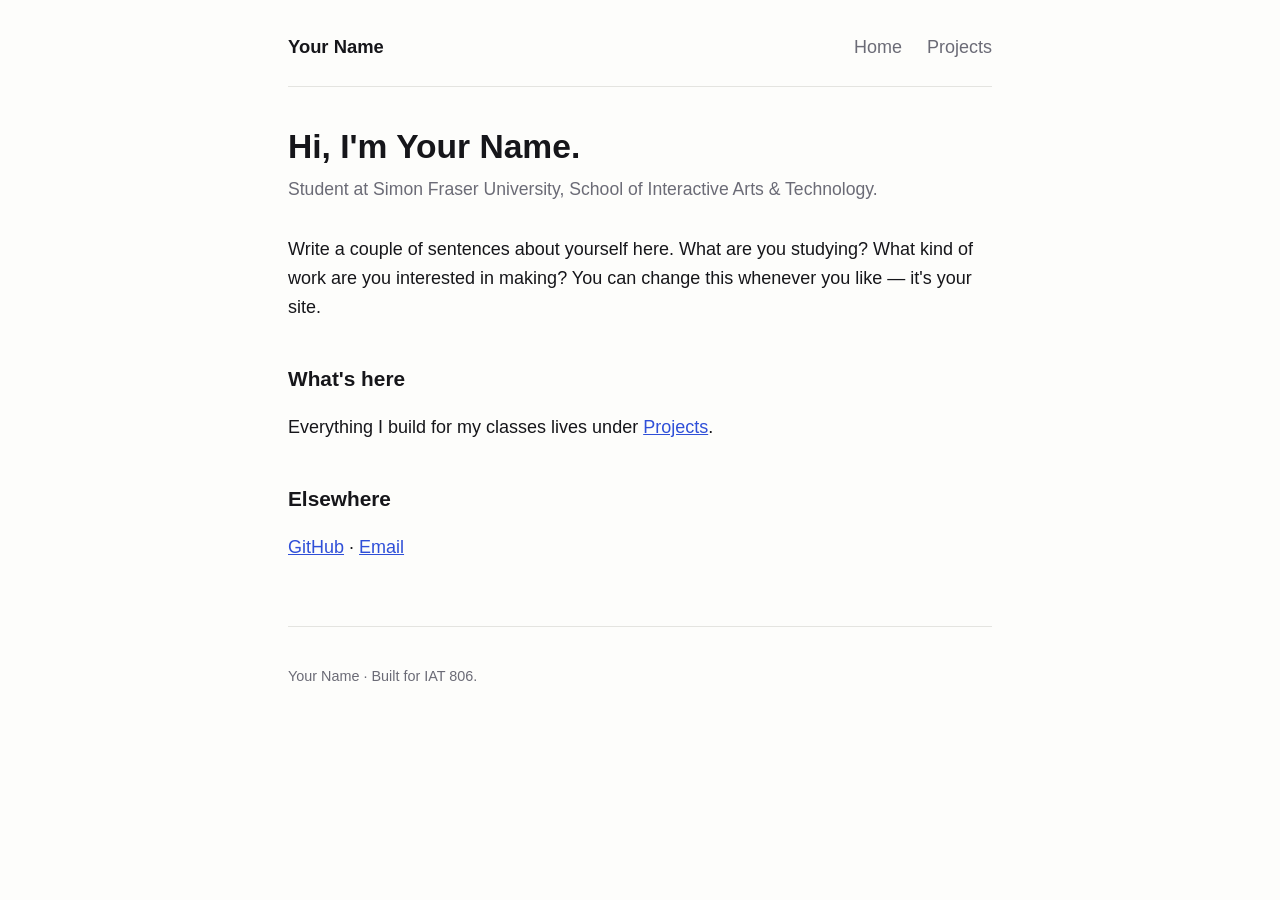
==== index.html @ 75526b65 "Initial commit" ====
<!DOCTYPE html>
<html lang="en">
<head>
  <meta charset="utf-8">
  <meta name="viewport" content="width=device-width, initial-scale=1">

  <!-- EDIT ME: this is what shows in the browser tab -->
  <title>Your Name</title>

  <link rel="stylesheet" href="style.css">
</head>
<body>

  <header>
    <!-- EDIT ME: your name -->
    <a class="site-name" href="index.html">Your Name</a>
    <nav>
      <a href="index.html">Home</a>
      <a href="projects/index.html">Projects</a>
    </nav>
  </header>

  <main>
    <!-- EDIT ME: everything between here and the end of <main> -->
    <h1>Hi, I'm Your Name.</h1>
    <p class="tagline">Student at Simon Fraser University, School of Interactive Arts &amp; Technology.</p>

    <p>
      Write a couple of sentences about yourself here. What are you studying?
      What kind of work are you interested in making? You can change this
      whenever you like — it's your site.
    </p>

    <h2>What's here</h2>
    <p>
      Everything I build for my classes lives under
      <a href="projects/index.html">Projects</a>.
    </p>

    <h2>Elsewhere</h2>
    <p>
      <!-- EDIT ME: replace "your-username" with your GitHub username,
           or delete any line you don't want. -->
      <a href="https://github.com/your-username">GitHub</a> &middot;
      <a href="mailto:you@sfu.ca">Email</a>
    </p>
  </main>

  <footer>
    <!-- EDIT ME -->
    <p>Your Name &middot; Built for IAT 806.</p>
  </footer>

</body>
</html>
---- style.css ----
/* ===========================================================
   Your site's styles. Change anything here — colors, fonts,
   sizes. Every page on the site uses this one file.
   =========================================================== */

:root {
  --ink: #16161a;          /* main text color */
  --muted: #6b6b76;        /* quieter text */
  --accent: #2f4fd8;       /* links and highlights */
  --paper: #fdfdfb;        /* page background */
  --line: #e4e4e0;         /* borders */
}

* { box-sizing: border-box; }

body {
  margin: 0;
  padding: 0 1.25rem 5rem;
  background: var(--paper);
  color: var(--ink);
  font-family: "Helvetica Neue", Helvetica, Arial, sans-serif;
  font-size: 18px;
  line-height: 1.6;
}

/* Keeps everything in a readable column in the middle of the page */
header, main, footer {
  max-width: 44rem;
  margin: 0 auto;
}

/* --- top navigation ---------------------------------------- */

header {
  display: flex;
  flex-wrap: wrap;
  align-items: baseline;
  gap: 0.5rem 1.5rem;
  padding: 2rem 0 1.5rem;
  border-bottom: 1px solid var(--line);
  margin-bottom: 2.5rem;
}

header .site-name {
  font-size: 1.15rem;
  font-weight: 700;
  text-decoration: none;
  color: var(--ink);
  margin-right: auto;
}

header nav a {
  color: var(--muted);
  text-decoration: none;
  margin-left: 1.25rem;
}

header nav a:hover { color: var(--accent); }

/* --- text --------------------------------------------------- */

h1 {
  font-size: 2.1rem;
  line-height: 1.2;
  margin: 0 0 0.5rem;
}

h2 {
  font-size: 1.3rem;
  margin: 2.5rem 0 0.75rem;
}

.tagline {
  color: var(--muted);
  font-size: 1.1rem;
  margin: 0 0 2rem;
}

a { color: var(--accent); }

/* --- the list of links on the projects pages ----------------- */

.card-list {
  list-style: none;
  padding: 0;
  margin: 1.5rem 0 0;
}

.card-list li {
  border: 1px solid var(--line);
  border-radius: 10px;
  margin-bottom: 0.9rem;
  transition: border-color 0.15s ease;
}

.card-list li:hover { border-color: var(--accent); }

.card-list a {
  display: block;
  padding: 1.1rem 1.25rem;
  text-decoration: none;
  color: inherit;
}

.card-list .title {
  font-weight: 700;
  color: var(--accent);
  display: block;
}

.card-list .description {
  color: var(--muted);
  font-size: 0.95rem;
}

/* --- sketch pages ------------------------------------------- */

.back {
  display: inline-block;
  margin-bottom: 1.5rem;
  color: var(--muted);
  text-decoration: none;
  font-size: 0.95rem;
}

.back:hover { color: var(--accent); }

canvas { max-width: 100%; }

/* --- footer -------------------------------------------------- */

footer {
  margin-top: 4rem;
  padding-top: 1.5rem;
  border-top: 1px solid var(--line);
  color: var(--muted);
  font-size: 0.9rem;
}
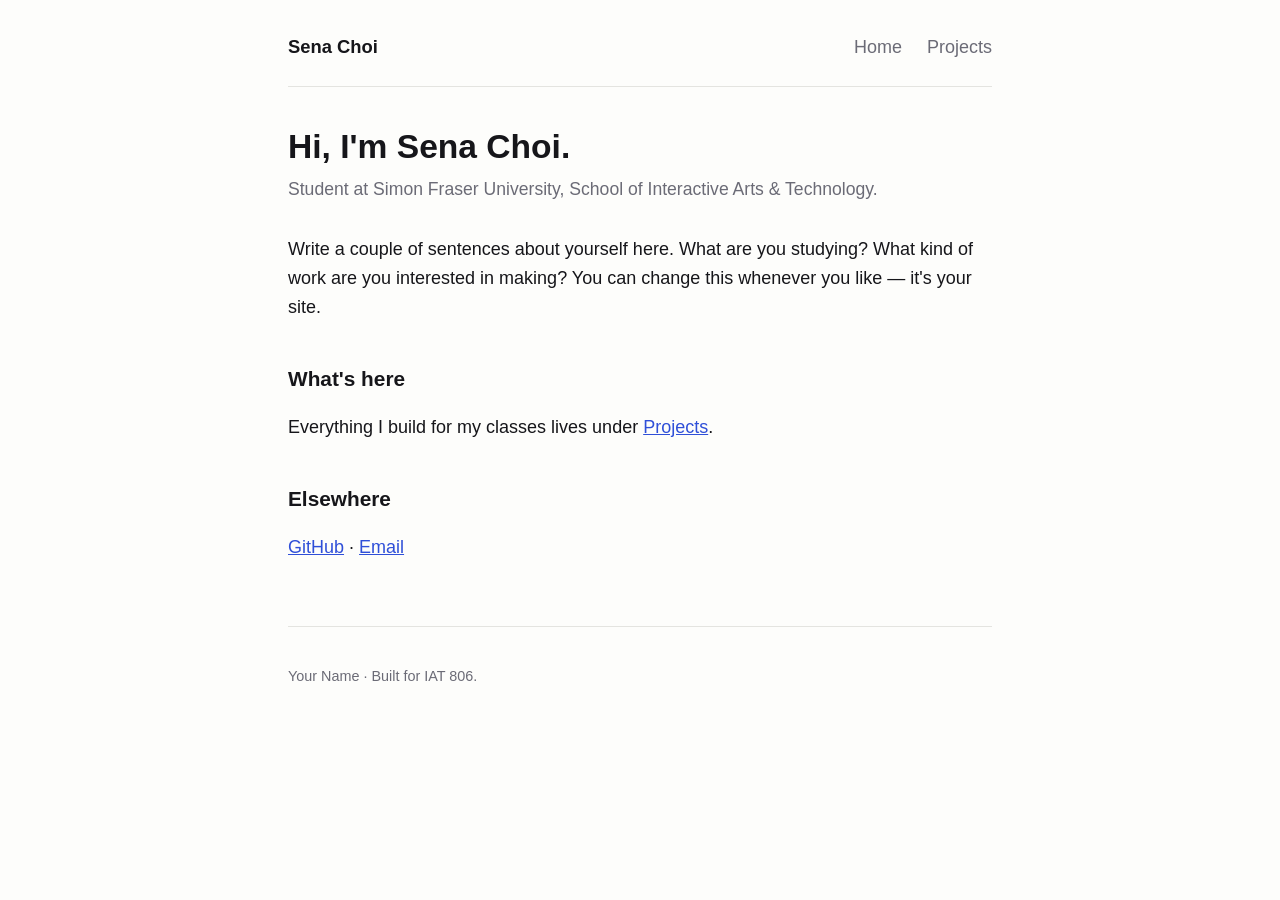
==== commit a91bba95: "sketch" ====
--- a/index.html
+++ b/index.html
@@ -1,55 +1,56 @@
-<!DOCTYPE html>
+<!doctype html>
 <html lang="en">
-<head>
-  <meta charset="utf-8">
-  <meta name="viewport" content="width=device-width, initial-scale=1">
+  <head>
+    <meta charset="utf-8" />
+    <meta name="viewport" content="width=device-width, initial-scale=1" />
 
-  <!-- EDIT ME: this is what shows in the browser tab -->
-  <title>Your Name</title>
+    <!-- EDIT ME: this is what shows in the browser tab -->
+    <title>Sena Choi</title>
 
-  <link rel="stylesheet" href="style.css">
-</head>
-<body>
+    <link rel="stylesheet" href="style.css" />
+  </head>
+  <body>
+    <header>
+      <!-- EDIT ME: your name -->
+      <a class="site-name" href="index.html">Sena Choi</a>
+      <nav>
+        <a href="index.html">Home</a>
+        <a href="projects/index.html">Projects</a>
+      </nav>
+    </header>
 
-  <header>
-    <!-- EDIT ME: your name -->
-    <a class="site-name" href="index.html">Your Name</a>
-    <nav>
-      <a href="index.html">Home</a>
-      <a href="projects/index.html">Projects</a>
-    </nav>
-  </header>
+    <main>
+      <!-- EDIT ME: everything between here and the end of <main> -->
+      <h1>Hi, I'm Sena Choi.</h1>
+      <p class="tagline">
+        Student at Simon Fraser University, School of Interactive Arts &amp;
+        Technology.
+      </p>
 
-  <main>
-    <!-- EDIT ME: everything between here and the end of <main> -->
-    <h1>Hi, I'm Your Name.</h1>
-    <p class="tagline">Student at Simon Fraser University, School of Interactive Arts &amp; Technology.</p>
+      <p>
+        Write a couple of sentences about yourself here. What are you studying?
+        What kind of work are you interested in making? You can change this
+        whenever you like — it's your site.
+      </p>
 
-    <p>
-      Write a couple of sentences about yourself here. What are you studying?
-      What kind of work are you interested in making? You can change this
-      whenever you like — it's your site.
-    </p>
+      <h2>What's here</h2>
+      <p>
+        Everything I build for my classes lives under
+        <a href="projects/index.html">Projects</a>.
+      </p>
 
-    <h2>What's here</h2>
-    <p>
-      Everything I build for my classes lives under
-      <a href="projects/index.html">Projects</a>.
-    </p>
+      <h2>Elsewhere</h2>
+      <p>
+        <!-- EDIT ME: replace "your-username" with your GitHub username,
+           or delete any line you don't want. -->
+        <a href="https://github.com/your-username">GitHub</a> &middot;
+        <a href="mailto:you@sfu.ca">Email</a>
+      </p>
+    </main>
 
-    <h2>Elsewhere</h2>
-    <p>
-      <!-- EDIT ME: replace "your-username" with your GitHub username,
-           or delete any line you don't want. -->
-      <a href="https://github.com/your-username">GitHub</a> &middot;
-      <a href="mailto:you@sfu.ca">Email</a>
-    </p>
-  </main>
-
-  <footer>
-    <!-- EDIT ME -->
-    <p>Your Name &middot; Built for IAT 806.</p>
-  </footer>
-
-</body>
+    <footer>
+      <!-- EDIT ME -->
+      <p>Your Name &middot; Built for IAT 806.</p>
+    </footer>
+  </body>
 </html>
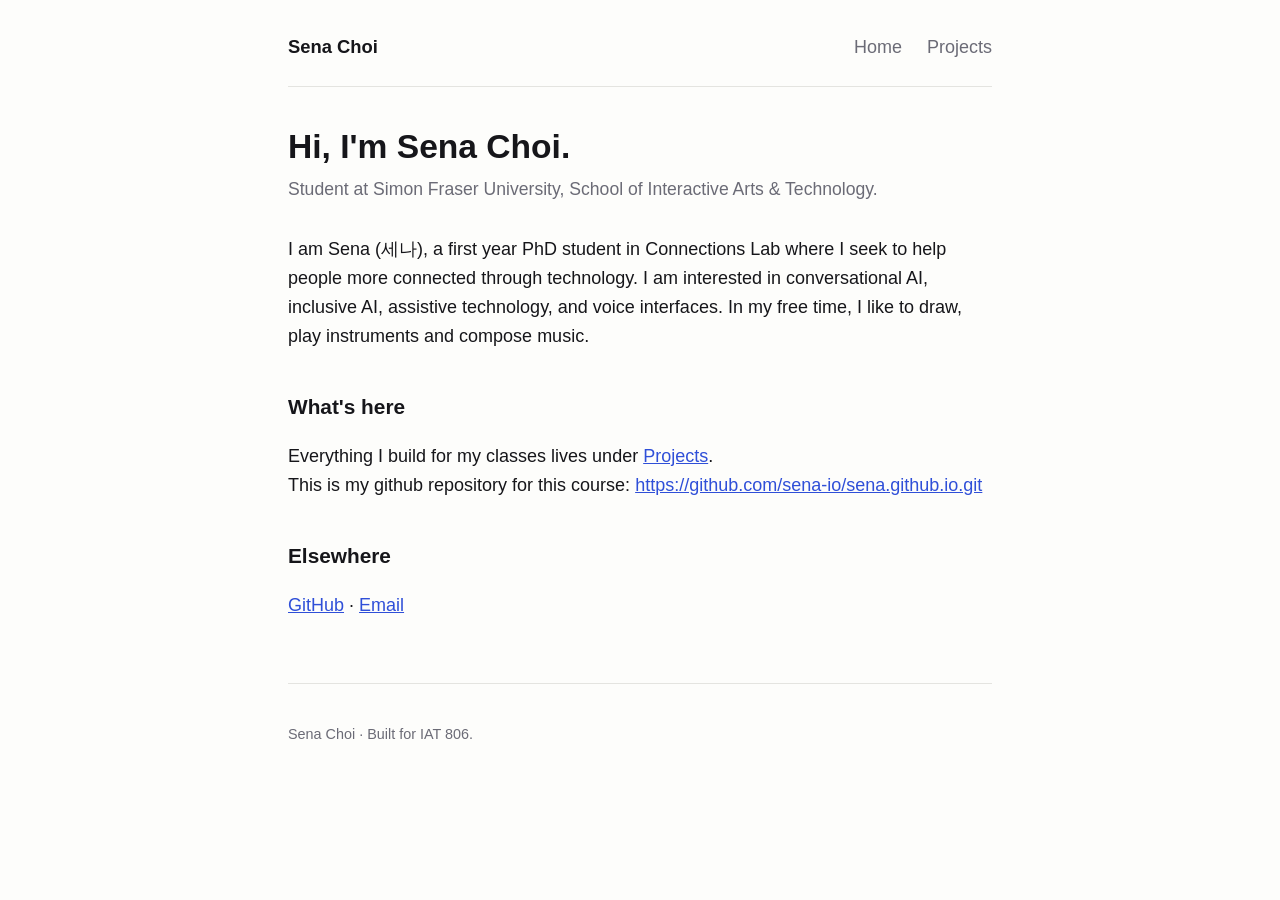
==== commit e6d2d728: "Done for Lab02 and fixing website" ====
--- a/index.html
+++ b/index.html
@@ -28,29 +28,39 @@
       </p>
 
       <p>
-        Write a couple of sentences about yourself here. What are you studying?
-        What kind of work are you interested in making? You can change this
-        whenever you like — it's your site.
+        I am Sena (세나), a first year PhD student in Connections Lab where I
+        seek to help people more connected through technology. I am interested
+        in conversational AI, inclusive AI, assistive technology, and voice
+        interfaces. In my free time, I like to draw, play instruments and
+        compose music.
       </p>
 
       <h2>What's here</h2>
       <p>
         Everything I build for my classes lives under
-        <a href="projects/index.html">Projects</a>.
+        <a href="projects/index.html">Projects</a>. <br />This is my github
+        repository for this course:
+        <a
+          href="https://github.com/sena-io/sena.github.io.git"
+          target="_blank"
+          rel="noopener noreferrer"
+          >https://github.com/sena-io/sena.github.io.git</a
+        >
       </p>
 
       <h2>Elsewhere</h2>
       <p>
         <!-- EDIT ME: replace "your-username" with your GitHub username,
            or delete any line you don't want. -->
-        <a href="https://github.com/your-username">GitHub</a> &middot;
-        <a href="mailto:you@sfu.ca">Email</a>
+        <a href="https://github.com/sena-io/sena.github.io.git">GitHub</a>
+        &middot;
+        <a href="mailto:sena_choi@sfu.ca">Email</a>
       </p>
     </main>
 
     <footer>
       <!-- EDIT ME -->
-      <p>Your Name &middot; Built for IAT 806.</p>
+      <p>Sena Choi &middot; Built for IAT 806.</p>
     </footer>
   </body>
 </html>
--- a/style.css
+++ b/style.css
@@ -4,14 +4,16 @@
    =========================================================== */
 
 :root {
-  --ink: #16161a;          /* main text color */
-  --muted: #6b6b76;        /* quieter text */
-  --accent: #2f4fd8;       /* links and highlights */
-  --paper: #fdfdfb;        /* page background */
-  --line: #e4e4e0;         /* borders */
+  --ink: #16161a; /* main text color */
+  --muted: #6b6b76; /* quieter text */
+  --accent: #2f4fd8; /* links and highlights */
+  --paper: #fdfdfb; /* page background */
+  --line: #e4e4e0; /* borders */
 }
 
-* { box-sizing: border-box; }
+* {
+  box-sizing: border-box;
+}
 
 body {
   margin: 0;
@@ -24,7 +26,9 @@
 }
 
 /* Keeps everything in a readable column in the middle of the page */
-header, main, footer {
+header,
+main,
+footer {
   max-width: 44rem;
   margin: 0 auto;
 }
@@ -55,7 +59,9 @@
   margin-left: 1.25rem;
 }
 
-header nav a:hover { color: var(--accent); }
+header nav a:hover {
+  color: var(--accent);
+}
 
 /* --- text --------------------------------------------------- */
 
@@ -76,7 +82,9 @@
   margin: 0 0 2rem;
 }
 
-a { color: var(--accent); }
+a {
+  color: var(--accent);
+}
 
 /* --- the list of links on the projects pages ----------------- */
 
@@ -93,7 +101,9 @@
   transition: border-color 0.15s ease;
 }
 
-.card-list li:hover { border-color: var(--accent); }
+.card-list li:hover {
+  border-color: var(--accent);
+}
 
 .card-list a {
   display: block;
@@ -123,9 +133,15 @@
   font-size: 0.95rem;
 }
 
-.back:hover { color: var(--accent); }
+.back:hover {
+  color: var(--accent);
+}
 
-canvas { max-width: 100%; }
+canvas {
+  width: 100%;
+  height: auto;
+  aspect-ratio: 4 / 3;
+}
 
 /* --- footer -------------------------------------------------- */
 
